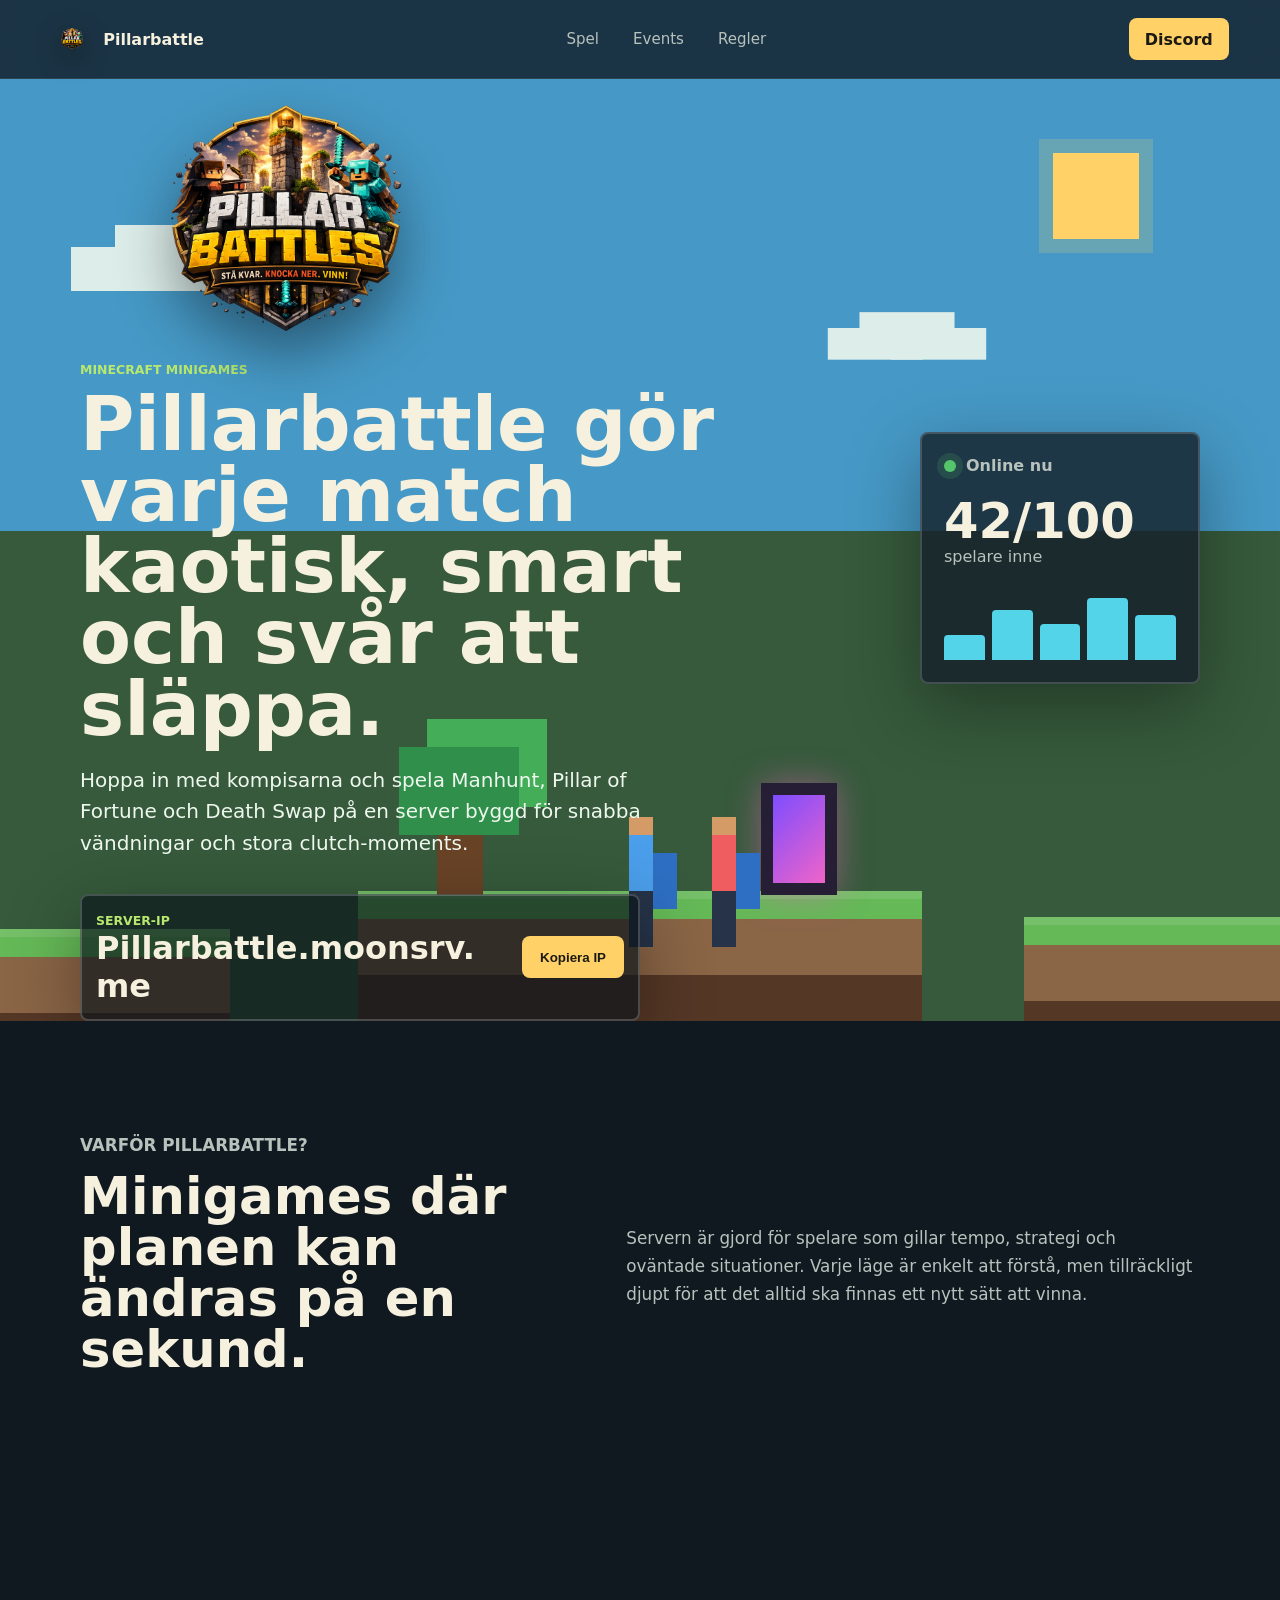
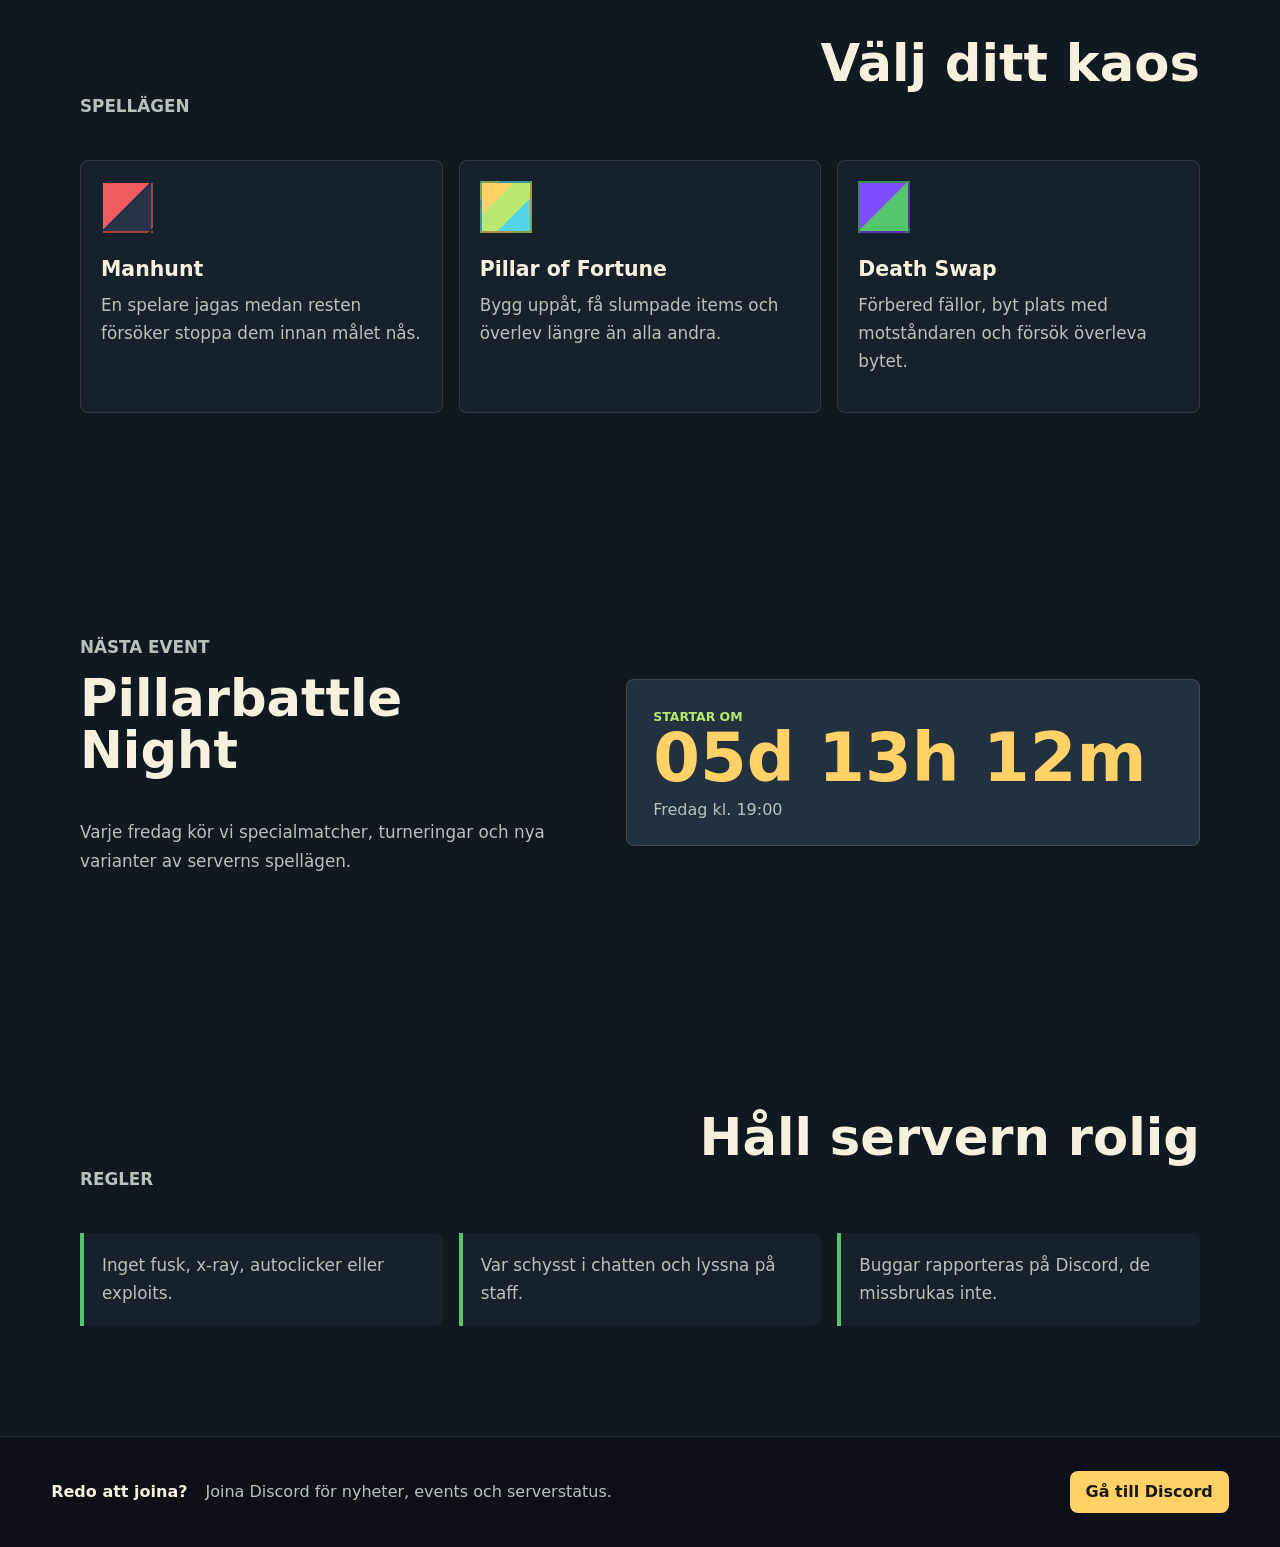
==== index.html @ 8ecd60ef "Add files via upload" ====
<!doctype html>
<html lang="sv">
  <head>
    <meta charset="utf-8">
    <meta name="viewport" content="width=device-width, initial-scale=1">
    <title>Pillarbattle | Minecraft Minigames</title>
    <meta
      name="description"
      content="Pillarbattle är en Minecraft minigames-server med Manhunt, Pillar of Fortune och Death Swap."
    >
    <link rel="stylesheet" href="styles.css">
    <script defer src="script.js"></script>
  </head>
  <body>
    <header class="site-header">
      <a class="brand" href="#top" aria-label="Till startsidan">
        <img class="brand-mark" src="assets/pillarbattle.png" alt="" aria-hidden="true">
        <span>Pillarbattle</span>
      </a>
      <nav class="nav" aria-label="Huvudmeny">
        <a href="#spel">Spel</a>
        <a href="#events">Events</a>
        <a href="#regler">Regler</a>
      </nav>
      <a class="discord-link" href="#discord">Discord</a>
    </header>

    <main id="top">
      <section class="hero" aria-labelledby="hero-title">
        <div class="pixel-sky" aria-hidden="true">
          <span class="cloud cloud-one"></span>
          <span class="cloud cloud-two"></span>
          <span class="sun"></span>
        </div>
        <div class="hero-inner">
          <div class="hero-copy">
            <img class="hero-logo" src="assets/pillarbattle.png" alt="Pillarbattle">
            <p class="eyebrow">Minecraft Minigames</p>
            <h1 id="hero-title">Pillarbattle gör varje match kaotisk, smart och svår att släppa.</h1>
            <p class="hero-text">
              Hoppa in med kompisarna och spela Manhunt, Pillar of Fortune och Death Swap på en server byggd för snabba vändningar och stora clutch-moments.
            </p>
            <div class="join-panel" aria-label="Serverinformation">
              <div>
                <span class="label">Server-IP</span>
                <strong id="serverIp">Pillarbattle.moonsrv.me</strong>
              </div>
              <button class="copy-button" type="button" data-copy-target="serverIp">
                Kopiera IP
              </button>
            </div>
          </div>

          <div class="server-card" aria-label="Serverstatus">
            <div class="server-card-top">
              <span class="status-dot" aria-hidden="true"></span>
              <span>Online nu</span>
            </div>
            <strong class="player-count"><span id="playerCount">42</span>/100</strong>
            <span class="muted">spelare inne</span>
            <div class="mini-bars" aria-hidden="true">
              <span></span>
              <span></span>
              <span></span>
              <span></span>
              <span></span>
            </div>
          </div>
        </div>
        <div class="world-preview" aria-hidden="true">
          <div class="island island-left"></div>
          <div class="island island-main">
            <span class="tree"></span>
            <span class="portal"></span>
            <span class="player player-one"></span>
            <span class="player player-two"></span>
          </div>
          <div class="island island-right"></div>
        </div>
      </section>

      <section class="section intro">
        <div>
          <p class="eyebrow">Varför Pillarbattle?</p>
          <h2>Minigames där planen kan ändras på en sekund.</h2>
        </div>
        <p>
          Servern är gjord för spelare som gillar tempo, strategi och oväntade situationer. Varje läge är enkelt att förstå, men tillräckligt djupt för att det alltid ska finnas ett nytt sätt att vinna.
        </p>
      </section>

      <section class="section" id="spel" aria-labelledby="games-title">
        <div class="section-heading">
          <p class="eyebrow">Spellägen</p>
          <h2 id="games-title">Välj ditt kaos</h2>
        </div>
        <div class="game-grid">
          <article class="game-card">
            <span class="game-icon manhunt" aria-hidden="true"></span>
            <h3>Manhunt</h3>
            <p>En spelare jagas medan resten försöker stoppa dem innan målet nås.</p>
          </article>
          <article class="game-card">
            <span class="game-icon fortune" aria-hidden="true"></span>
            <h3>Pillar of Fortune</h3>
            <p>Bygg uppåt, få slumpade items och överlev längre än alla andra.</p>
          </article>
          <article class="game-card">
            <span class="game-icon deathswap" aria-hidden="true"></span>
            <h3>Death Swap</h3>
            <p>Förbered fällor, byt plats med motståndaren och försök överleva bytet.</p>
          </article>
        </div>
      </section>

      <section class="section split" id="events">
        <div>
          <p class="eyebrow">Nästa event</p>
          <h2>Pillarbattle Night</h2>
          <p>
            Varje fredag kör vi specialmatcher, turneringar och nya varianter av serverns spellägen.
          </p>
        </div>
        <div class="event-box">
          <span class="label">Startar om</span>
          <strong id="eventCountdown">03d 18h 24m</strong>
          <span class="muted">Fredag kl. 19:00</span>
        </div>
      </section>

      <section class="section rules" id="regler" aria-labelledby="rules-title">
        <div class="section-heading">
          <p class="eyebrow">Regler</p>
          <h2 id="rules-title">Håll servern rolig</h2>
        </div>
        <div class="rules-list">
          <p>Inget fusk, x-ray, autoclicker eller exploits.</p>
          <p>Var schysst i chatten och lyssna på staff.</p>
          <p>Buggar rapporteras på Discord, de missbrukas inte.</p>
        </div>
      </section>
    </main>

    <footer class="footer" id="discord">
      <div>
        <strong>Redo att joina?</strong>
        <span>Joina Discord för nyheter, events och serverstatus.</span>
      </div>
      <a href="https://discord.gg/4K7VNvwytP" target="_blank" rel="noreferrer">Gå till Discord</a>
    </footer>
  </body>
</html>
---- styles.css ----
:root {
  color-scheme: dark;
  --bg: #101820;
  --surface: #17212b;
  --surface-strong: #223140;
  --text: #f6f1de;
  --muted: #b7c2bd;
  --green: #54c56b;
  --lime: #b8e86d;
  --gold: #ffd166;
  --red: #ef5d60;
  --cyan: #54d4e8;
  --stone: #7f8a8f;
  --shadow: 0 22px 70px rgb(0 0 0 / 0.35);
  font-family: Inter, ui-sans-serif, system-ui, -apple-system, BlinkMacSystemFont, "Segoe UI", sans-serif;
}

* {
  box-sizing: border-box;
}

html {
  scroll-behavior: smooth;
}

body {
  margin: 0;
  background: var(--bg);
  color: var(--text);
}

a {
  color: inherit;
  text-decoration: none;
}

.site-header {
  position: fixed;
  z-index: 20;
  top: 0;
  left: 0;
  right: 0;
  display: flex;
  align-items: center;
  justify-content: space-between;
  gap: 18px;
  padding: 18px clamp(18px, 4vw, 54px);
  background: rgb(16 24 32 / 0.78);
  border-bottom: 1px solid rgb(255 255 255 / 0.08);
  backdrop-filter: blur(14px);
}

.brand,
.nav,
.discord-link {
  display: flex;
  align-items: center;
}

.brand {
  gap: 10px;
  font-weight: 800;
}

.brand-mark {
  width: 42px;
  height: 42px;
  object-fit: contain;
  filter: drop-shadow(0 8px 14px rgb(0 0 0 / 0.45));
}

.nav {
  gap: clamp(14px, 3vw, 34px);
  color: var(--muted);
  font-size: 0.94rem;
}

.nav a:hover,
.discord-link:hover {
  color: var(--text);
}

.discord-link,
.copy-button,
.footer a {
  min-height: 42px;
  border: 0;
  border-radius: 8px;
  background: var(--gold);
  color: #1b1a12;
  font-weight: 800;
  cursor: pointer;
}

.discord-link {
  padding: 11px 16px;
}

.hero {
  position: relative;
  min-height: 92vh;
  overflow: hidden;
  background:
    linear-gradient(180deg, rgb(73 160 207 / 0.95) 0 52%, #365a3b 52% 100%);
}

.hero-inner {
  position: relative;
  z-index: 3;
  display: grid;
  grid-template-columns: minmax(0, 1fr) 280px;
  align-items: center;
  gap: clamp(24px, 5vw, 72px);
  width: min(1120px, calc(100% - 36px));
  min-height: 76vh;
  margin: 0 auto;
  padding-top: 96px;
}

.hero-copy {
  max-width: 740px;
}

.hero-logo {
  display: block;
  width: min(440px, 92vw);
  margin: 0 0 18px -14px;
  filter: drop-shadow(0 28px 30px rgb(0 0 0 / 0.42));
}

.eyebrow,
.label {
  margin: 0 0 12px;
  color: var(--lime);
  font-size: 0.78rem;
  font-weight: 900;
  letter-spacing: 0;
  text-transform: uppercase;
}

h1,
h2,
h3,
p {
  margin-top: 0;
}

h1 {
  max-width: 780px;
  margin-bottom: 20px;
  font-size: clamp(2.35rem, 5.8vw, 4.9rem);
  line-height: 0.96;
  letter-spacing: 0;
}

h2 {
  font-size: clamp(2rem, 4vw, 3.6rem);
  line-height: 1;
  letter-spacing: 0;
}

h3 {
  margin-bottom: 10px;
  font-size: 1.28rem;
}

.hero-text {
  max-width: 620px;
  color: #eef8ee;
  font-size: clamp(1rem, 2vw, 1.25rem);
  line-height: 1.58;
}

.join-panel {
  display: flex;
  align-items: center;
  justify-content: space-between;
  gap: 16px;
  width: min(560px, 100%);
  margin-top: 34px;
  padding: 14px;
  border: 2px solid rgb(255 255 255 / 0.2);
  border-radius: 8px;
  background: rgb(10 20 26 / 0.68);
  box-shadow: var(--shadow);
}

.join-panel strong {
  display: block;
  overflow-wrap: anywhere;
  font-size: clamp(1.25rem, 4vw, 2rem);
}

.copy-button {
  flex: 0 0 auto;
  padding: 0 18px;
}

.server-card {
  align-self: center;
  padding: 22px;
  border: 2px solid rgb(255 255 255 / 0.17);
  border-radius: 8px;
  background: rgb(23 33 43 / 0.82);
  box-shadow: var(--shadow);
}

.server-card-top {
  display: flex;
  align-items: center;
  gap: 10px;
  color: var(--muted);
  font-weight: 800;
}

.status-dot {
  width: 12px;
  height: 12px;
  border-radius: 999px;
  background: var(--green);
  box-shadow: 0 0 0 7px rgb(84 197 107 / 0.15);
}

.player-count {
  display: block;
  margin-top: 22px;
  font-size: 3.1rem;
  line-height: 1;
}

.muted {
  color: var(--muted);
}

.mini-bars {
  display: grid;
  grid-template-columns: repeat(5, 1fr);
  align-items: end;
  gap: 7px;
  height: 70px;
  margin-top: 24px;
}

.mini-bars span {
  border-radius: 4px 4px 0 0;
  background: var(--cyan);
}

.mini-bars span:nth-child(1) { height: 36%; }
.mini-bars span:nth-child(2) { height: 72%; }
.mini-bars span:nth-child(3) { height: 52%; }
.mini-bars span:nth-child(4) { height: 88%; }
.mini-bars span:nth-child(5) { height: 64%; }

.pixel-sky,
.world-preview {
  position: absolute;
  inset: 0;
  pointer-events: none;
}

.cloud,
.sun,
.island,
.tree,
.portal,
.player {
  position: absolute;
  image-rendering: pixelated;
}

.sun {
  top: 15%;
  right: 11%;
  width: 86px;
  height: 86px;
  background: var(--gold);
  box-shadow: 0 0 0 14px rgb(255 209 102 / 0.18);
}

.cloud {
  width: 132px;
  height: 44px;
  background: #eef8ee;
  box-shadow: 44px 22px 0 #eef8ee, -44px 22px 0 #eef8ee;
  opacity: 0.9;
}

.cloud-one {
  top: 22%;
  left: 9%;
}

.cloud-two {
  top: 30%;
  right: 24%;
  transform: scale(0.72);
}

.world-preview {
  z-index: 2;
}

.island {
  bottom: 0;
  height: 130px;
  background:
    linear-gradient(#65b957 0 28px, #8a6546 28px 84px, #553726 84px);
  box-shadow: inset 0 8px 0 rgb(255 255 255 / 0.1);
}

.island-main {
  left: 28%;
  width: 44%;
  min-width: 360px;
}

.island-left {
  left: -4%;
  width: 22%;
  height: 92px;
}

.island-right {
  right: -3%;
  width: 23%;
  height: 104px;
}

.tree {
  left: 14%;
  bottom: 126px;
  width: 46px;
  height: 78px;
  background: #694326;
}

.tree::before {
  content: "";
  position: absolute;
  left: -38px;
  top: -70px;
  width: 120px;
  height: 88px;
  background: #2f8f4b;
  box-shadow: 28px -28px 0 #43ad58;
}

.portal {
  right: 15%;
  bottom: 126px;
  width: 76px;
  height: 112px;
  border: 12px solid #251e34;
  background: linear-gradient(135deg, #7d4dff, #f064c8);
  box-shadow: 0 0 34px rgb(240 100 200 / 0.45);
}

.player {
  bottom: 130px;
  width: 24px;
  height: 56px;
  background: #4b9eea;
  box-shadow: 0 -18px 0 #d59b66, 0 56px 0 #263348, 24px 18px 0 #2e6fc3;
}

.player-one {
  left: 48%;
}

.player-two {
  right: 33%;
  background: #ef5d60;
}

.section {
  width: min(1120px, calc(100% - 36px));
  margin: 0 auto;
  padding: clamp(64px, 10vw, 110px) 0;
}

.intro,
.split {
  display: grid;
  grid-template-columns: 0.9fr 1.1fr;
  gap: clamp(24px, 6vw, 78px);
  align-items: center;
}

.section p {
  color: var(--muted);
  font-size: 1.05rem;
  line-height: 1.68;
}

.section-heading {
  display: flex;
  align-items: end;
  justify-content: space-between;
  gap: 20px;
  margin-bottom: 28px;
}

.game-grid {
  display: grid;
  grid-template-columns: repeat(3, minmax(0, 1fr));
  gap: 16px;
}

.game-card {
  min-height: 235px;
  padding: 20px;
  border: 1px solid rgb(255 255 255 / 0.11);
  border-radius: 8px;
  background: var(--surface);
}

.game-icon {
  display: block;
  width: 52px;
  height: 52px;
  margin-bottom: 24px;
  image-rendering: pixelated;
  border: 2px solid rgb(0 0 0 / 0.3);
}

.manhunt { background: linear-gradient(135deg, var(--red) 0 48%, #263348 48%); }
.fortune { background: linear-gradient(135deg, var(--gold) 0 33%, var(--lime) 33% 66%, var(--cyan) 66%); }
.deathswap { background: linear-gradient(135deg, #7d4dff 0 48%, var(--green) 48%); }

.event-box {
  padding: 26px;
  border-radius: 8px;
  background: var(--surface-strong);
  border: 1px solid rgb(255 255 255 / 0.12);
}

.event-box strong {
  display: block;
  margin-bottom: 8px;
  color: var(--gold);
  font-size: clamp(2.1rem, 6vw, 4.2rem);
  line-height: 1;
}

.rules-list {
  display: grid;
  grid-template-columns: repeat(3, minmax(0, 1fr));
  gap: 16px;
}

.rules-list p {
  margin: 0;
  padding: 18px;
  border-left: 4px solid var(--green);
  background: var(--surface);
  border-radius: 0 8px 8px 0;
}

.footer {
  display: flex;
  justify-content: space-between;
  gap: 20px;
  padding: 34px clamp(18px, 4vw, 54px);
  background: #0b1117;
  border-top: 1px solid rgb(255 255 255 / 0.1);
}

.footer div,
.footer a {
  display: flex;
  align-items: center;
}

.footer div {
  flex-wrap: wrap;
  gap: 10px 18px;
}

.footer span {
  color: var(--muted);
}

.footer a {
  flex: 0 0 auto;
  padding: 0 16px;
}

@media (max-width: 860px) {
  .site-header {
    position: absolute;
    flex-wrap: wrap;
  }

  .nav {
    order: 3;
    width: 100%;
    justify-content: space-between;
  }

  .hero-inner,
  .intro,
  .split {
    grid-template-columns: 1fr;
  }

  .hero-inner {
    padding-top: 145px;
    padding-bottom: 170px;
  }

  .server-card {
    width: min(360px, 100%);
  }

  .game-grid,
  .rules-list {
    grid-template-columns: repeat(2, minmax(0, 1fr));
  }

  .island-main {
    left: 7%;
    width: 86%;
    min-width: 0;
  }

  .island-left,
  .island-right {
    display: none;
  }
}

@media (max-width: 560px) {
  .brand span {
    display: none;
  }

  .discord-link {
    display: none;
  }

  .hero-logo {
    width: min(340px, 96vw);
    margin-left: -10px;
  }

  .join-panel {
    align-items: stretch;
    flex-direction: column;
  }

  .copy-button {
    width: 100%;
  }

  .game-grid,
  .rules-list {
    grid-template-columns: 1fr;
  }

  .footer {
    flex-direction: column;
  }

  .footer a {
    justify-content: center;
    width: 100%;
  }

  .cloud-two,
  .sun {
    display: none;
  }
}
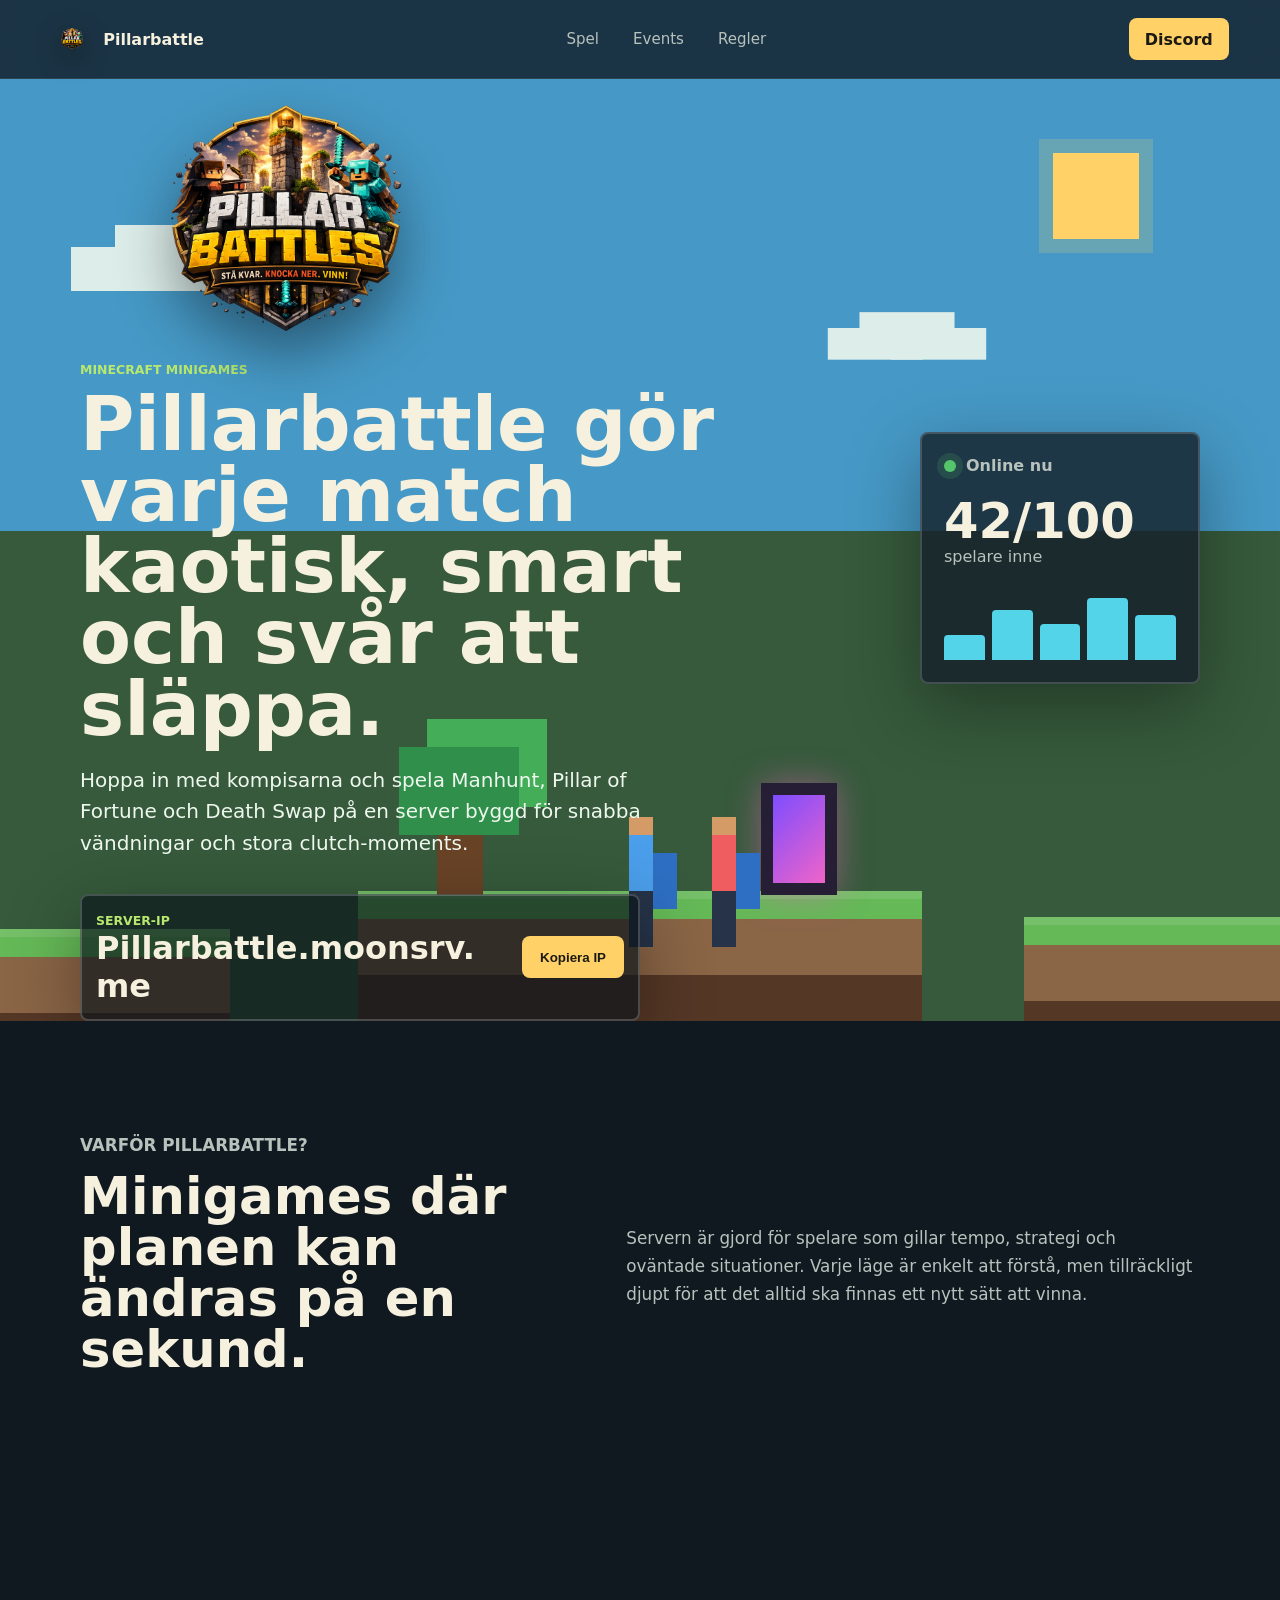
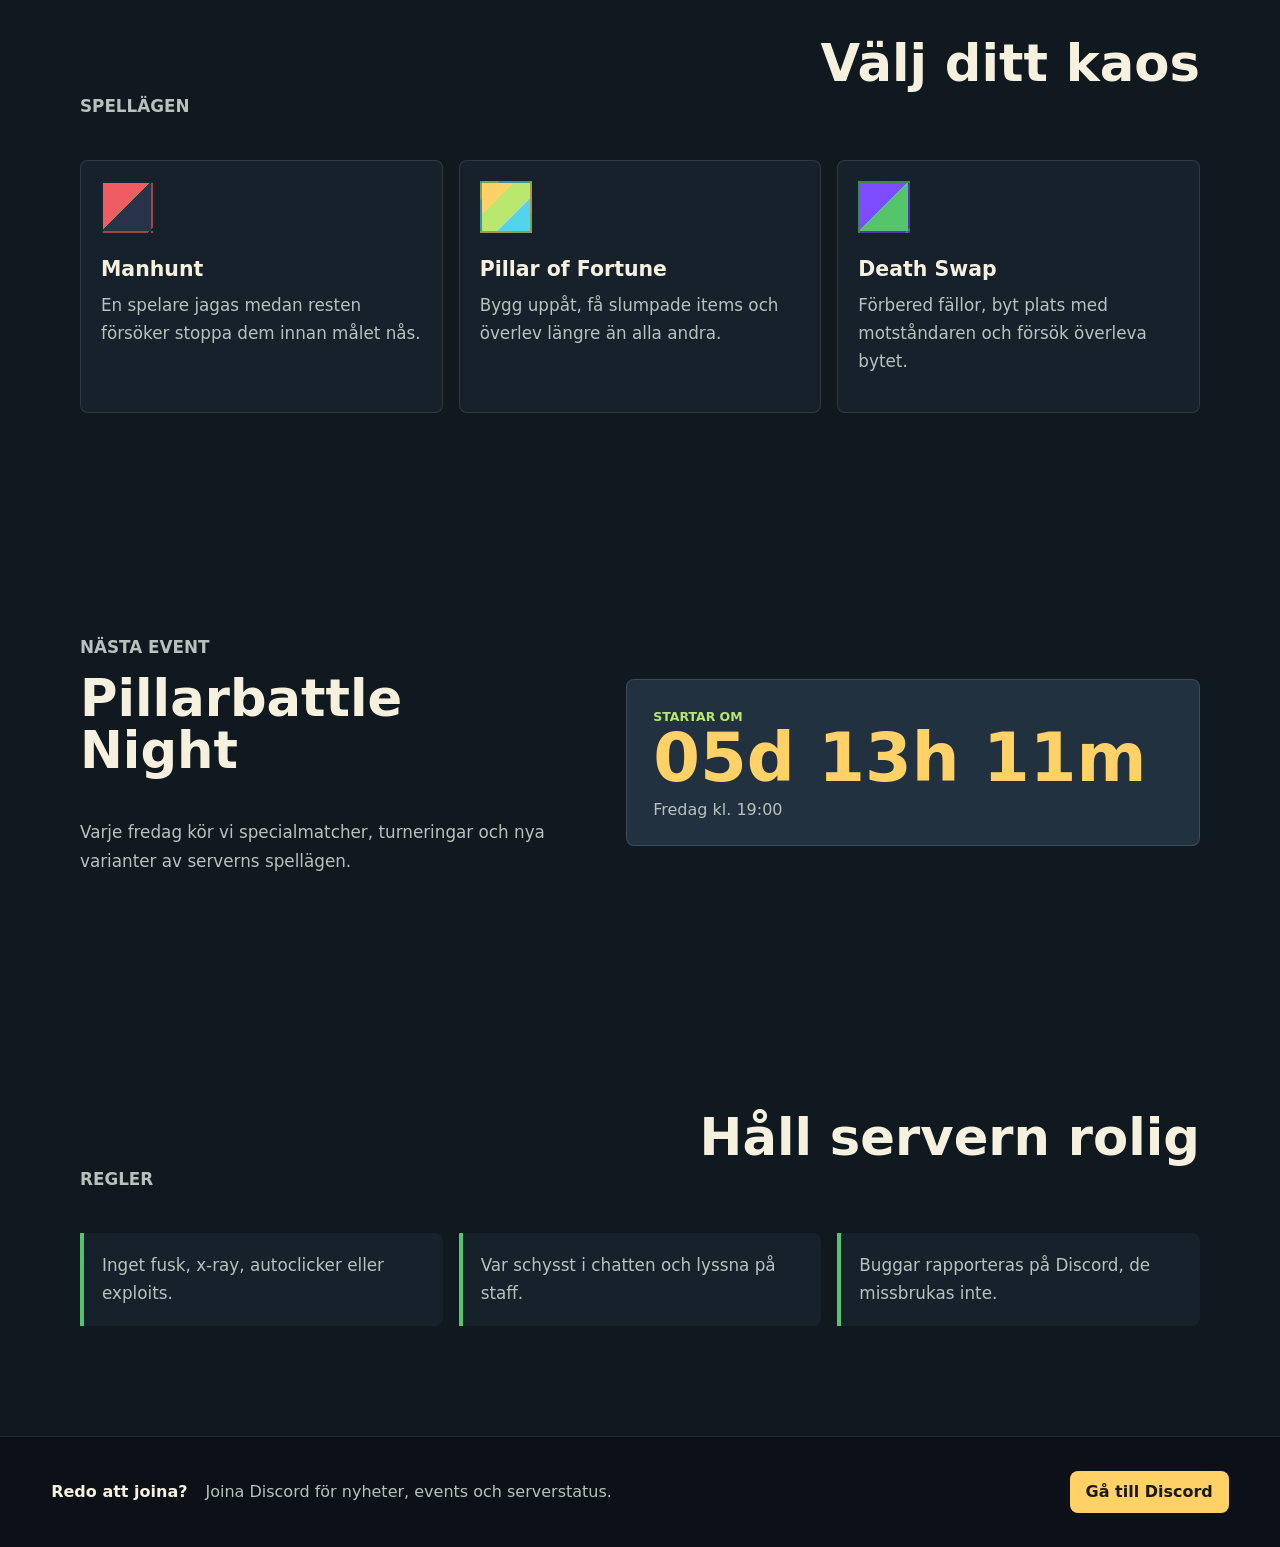
==== commit 75a1ed9b: "Add files via upload" ====
--- a/index.html
+++ b/index.html
@@ -15,7 +15,7 @@
     <header class="site-header">
       <a class="brand" href="#top" aria-label="Till startsidan">
         <img class="brand-mark" src="assets/pillarbattle.png" alt="" aria-hidden="true">
-        <span>Pillarbattle</span>
+        <span data-content="siteName">Pillarbattle</span>
       </a>
       <nav class="nav" aria-label="Huvudmeny">
         <a href="#spel">Spel</a>
@@ -35,15 +35,15 @@
         <div class="hero-inner">
           <div class="hero-copy">
             <img class="hero-logo" src="assets/pillarbattle.png" alt="Pillarbattle">
-            <p class="eyebrow">Minecraft Minigames</p>
-            <h1 id="hero-title">Pillarbattle gör varje match kaotisk, smart och svår att släppa.</h1>
-            <p class="hero-text">
+            <p class="eyebrow" data-content="heroEyebrow">Minecraft Minigames</p>
+            <h1 id="hero-title" data-content="heroTitle">Pillarbattle gör varje match kaotisk, smart och svår att släppa.</h1>
+            <p class="hero-text" data-content="heroText">
               Hoppa in med kompisarna och spela Manhunt, Pillar of Fortune och Death Swap på en server byggd för snabba vändningar och stora clutch-moments.
             </p>
             <div class="join-panel" aria-label="Serverinformation">
               <div>
                 <span class="label">Server-IP</span>
-                <strong id="serverIp">Pillarbattle.moonsrv.me</strong>
+                <strong id="serverIp" data-content="serverIp">Pillarbattle.moonsrv.me</strong>
               </div>
               <button class="copy-button" type="button" data-copy-target="serverIp">
                 Kopiera IP
@@ -81,10 +81,10 @@
 
       <section class="section intro">
         <div>
-          <p class="eyebrow">Varför Pillarbattle?</p>
-          <h2>Minigames där planen kan ändras på en sekund.</h2>
+          <p class="eyebrow" data-content="introEyebrow">Varför Pillarbattle?</p>
+          <h2 data-content="introTitle">Minigames där planen kan ändras på en sekund.</h2>
         </div>
-        <p>
+        <p data-content="introText">
           Servern är gjord för spelare som gillar tempo, strategi och oväntade situationer. Varje läge är enkelt att förstå, men tillräckligt djupt för att det alltid ska finnas ett nytt sätt att vinna.
         </p>
       </section>
@@ -92,9 +92,9 @@
       <section class="section" id="spel" aria-labelledby="games-title">
         <div class="section-heading">
           <p class="eyebrow">Spellägen</p>
-          <h2 id="games-title">Välj ditt kaos</h2>
+          <h2 id="games-title" data-content="gamesTitle">Välj ditt kaos</h2>
         </div>
-        <div class="game-grid">
+        <div class="game-grid" id="gamesGrid">
           <article class="game-card">
             <span class="game-icon manhunt" aria-hidden="true"></span>
             <h3>Manhunt</h3>
@@ -115,9 +115,9 @@
 
       <section class="section split" id="events">
         <div>
-          <p class="eyebrow">Nästa event</p>
-          <h2>Pillarbattle Night</h2>
-          <p>
+          <p class="eyebrow" data-content="eventEyebrow">Nästa event</p>
+          <h2 data-content="eventTitle">Pillarbattle Night</h2>
+          <p data-content="eventText">
             Varje fredag kör vi specialmatcher, turneringar och nya varianter av serverns spellägen.
           </p>
         </div>
@@ -144,9 +144,9 @@
     <footer class="footer" id="discord">
       <div>
         <strong>Redo att joina?</strong>
-        <span>Joina Discord för nyheter, events och serverstatus.</span>
+        <span data-content="footerText">Joina Discord för nyheter, events och serverstatus.</span>
       </div>
-      <a href="https://discord.gg/4K7VNvwytP" target="_blank" rel="noreferrer">Gå till Discord</a>
+      <a href="https://discord.gg/4K7VNvwytP" target="_blank" rel="noreferrer" data-href="discordUrl">Gå till Discord</a>
     </footer>
   </body>
 </html>
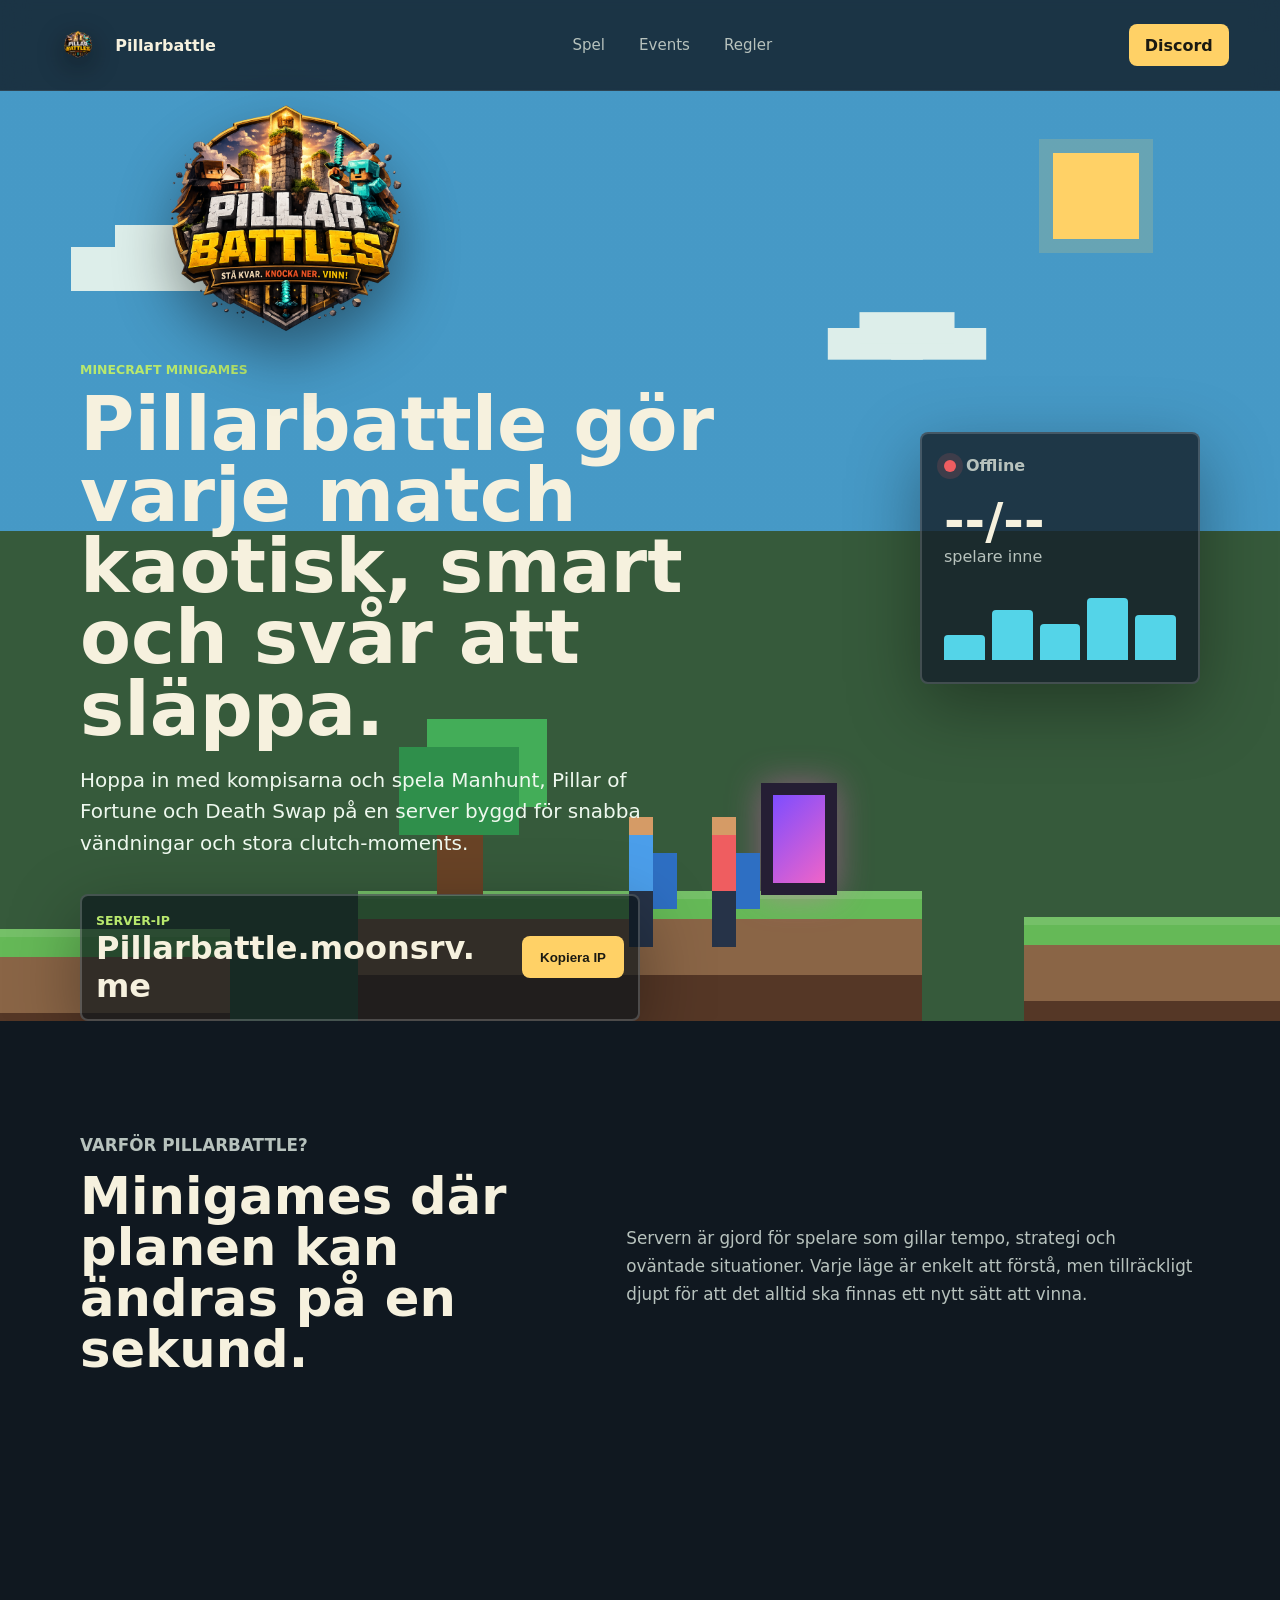
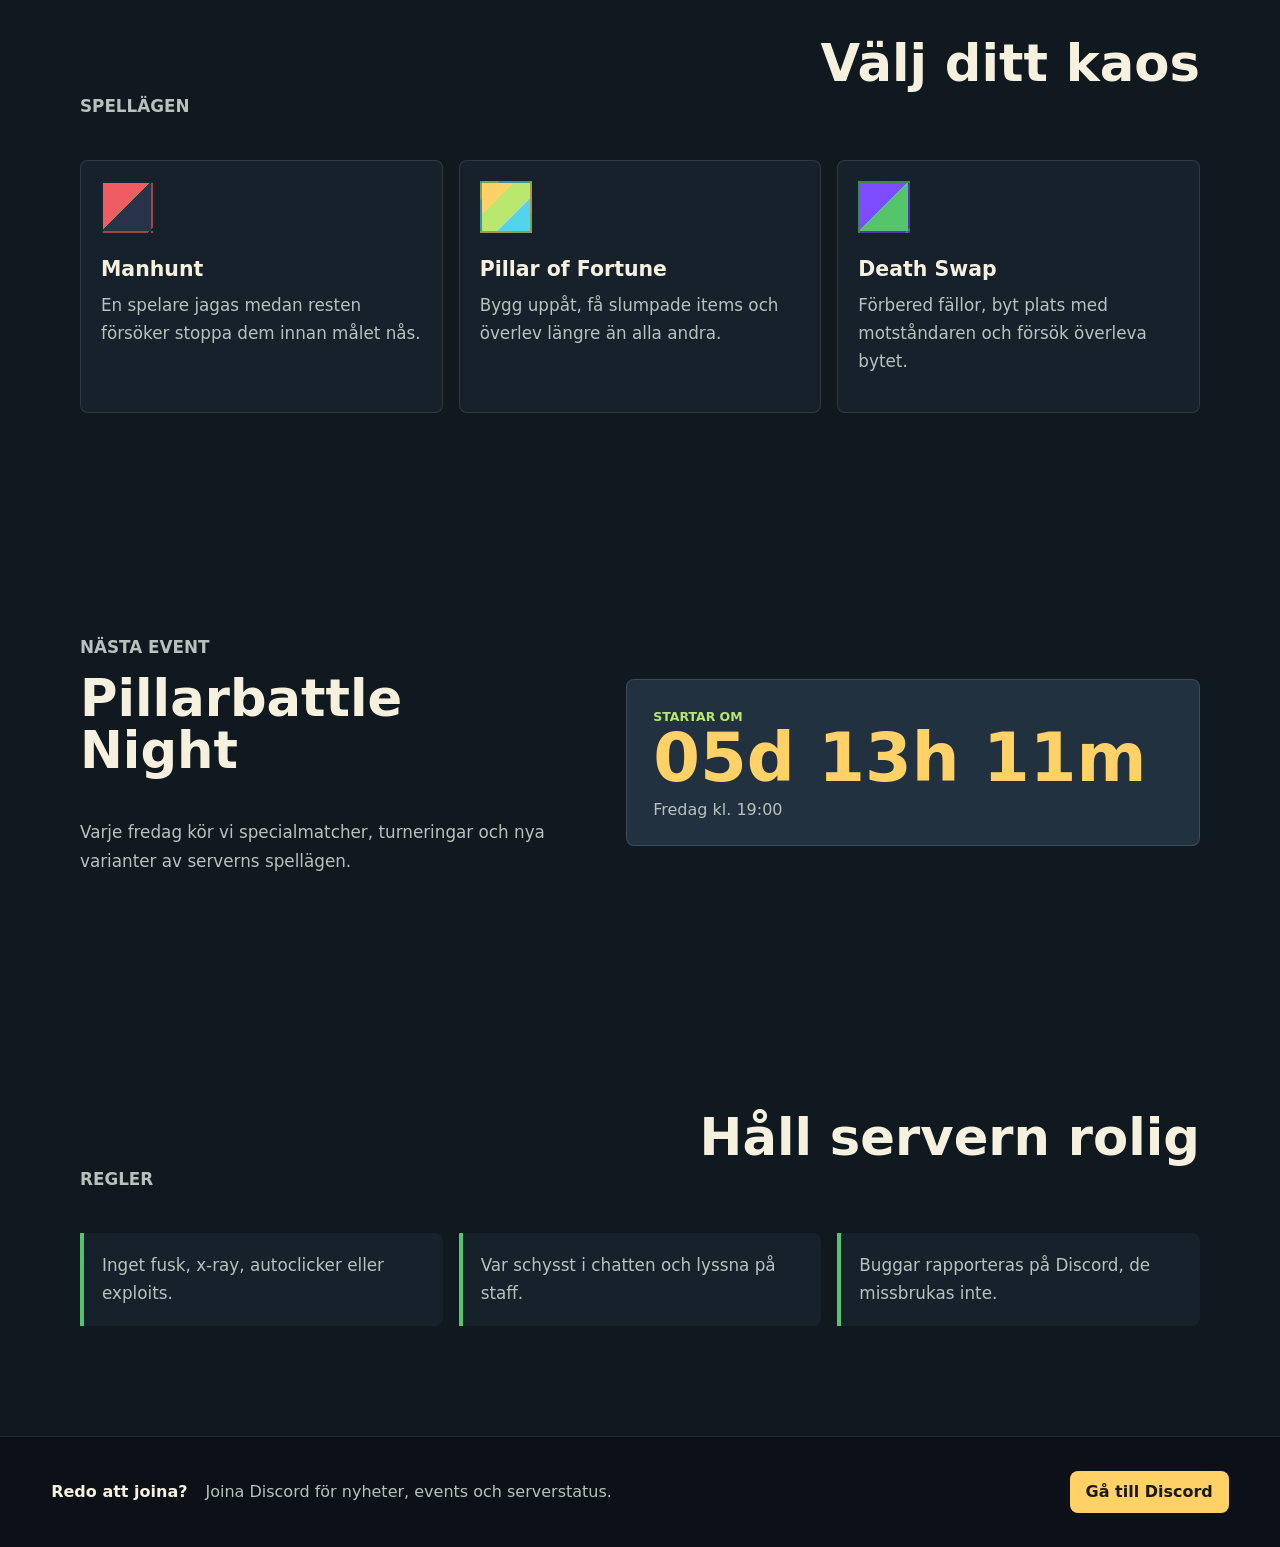
==== commit 56481c35: "Add files via upload" ====
--- a/index.html
+++ b/index.html
@@ -14,7 +14,7 @@
   <body>
     <header class="site-header">
       <a class="brand" href="#top" aria-label="Till startsidan">
-        <img class="brand-mark" src="assets/pillarbattle.png" alt="" aria-hidden="true">
+        <img class="brand-mark" src="assets/pillarbattle.png" alt="Pillarbattle">
         <span data-content="siteName">Pillarbattle</span>
       </a>
       <nav class="nav" aria-label="Huvudmeny">
@@ -53,10 +53,10 @@
 
           <div class="server-card" aria-label="Serverstatus">
             <div class="server-card-top">
-              <span class="status-dot" aria-hidden="true"></span>
-              <span>Online nu</span>
+              <span class="status-dot status-loading" id="serverStatusDot" aria-hidden="true"></span>
+              <span id="serverStatusText">Hämtar status</span>
             </div>
-            <strong class="player-count"><span id="playerCount">42</span>/100</strong>
+            <strong class="player-count"><span id="playerCount">--</span>/<span id="maxPlayers">--</span></strong>
             <span class="muted">spelare inne</span>
             <div class="mini-bars" aria-hidden="true">
               <span></span>
@@ -148,5 +148,17 @@
       </div>
       <a href="https://discord.gg/4K7VNvwytP" target="_blank" rel="noreferrer" data-href="discordUrl">Gå till Discord</a>
     </footer>
+    <script src="https://identity.netlify.com/v1/netlify-identity-widget.js"></script>
+    <script>
+      if (window.netlifyIdentity) {
+        window.netlifyIdentity.on("init", (user) => {
+          if (!user) {
+            window.netlifyIdentity.on("login", () => {
+              document.location.href = "/admin/";
+            });
+          }
+        });
+      }
+    </script>
   </body>
 </html>
--- a/styles.css
+++ b/styles.css
@@ -63,8 +63,8 @@
 }
 
 .brand-mark {
-  width: 42px;
-  height: 42px;
+  width: 54px;
+  height: 54px;
   object-fit: contain;
   filter: drop-shadow(0 8px 14px rgb(0 0 0 / 0.45));
 }
@@ -221,6 +221,16 @@
   box-shadow: 0 0 0 7px rgb(84 197 107 / 0.15);
 }
 
+.status-offline {
+  background: var(--red);
+  box-shadow: 0 0 0 7px rgb(239 93 96 / 0.15);
+}
+
+.status-loading {
+  background: var(--gold);
+  box-shadow: 0 0 0 7px rgb(255 209 102 / 0.15);
+}
+
 .player-count {
   display: block;
   margin-top: 22px;
